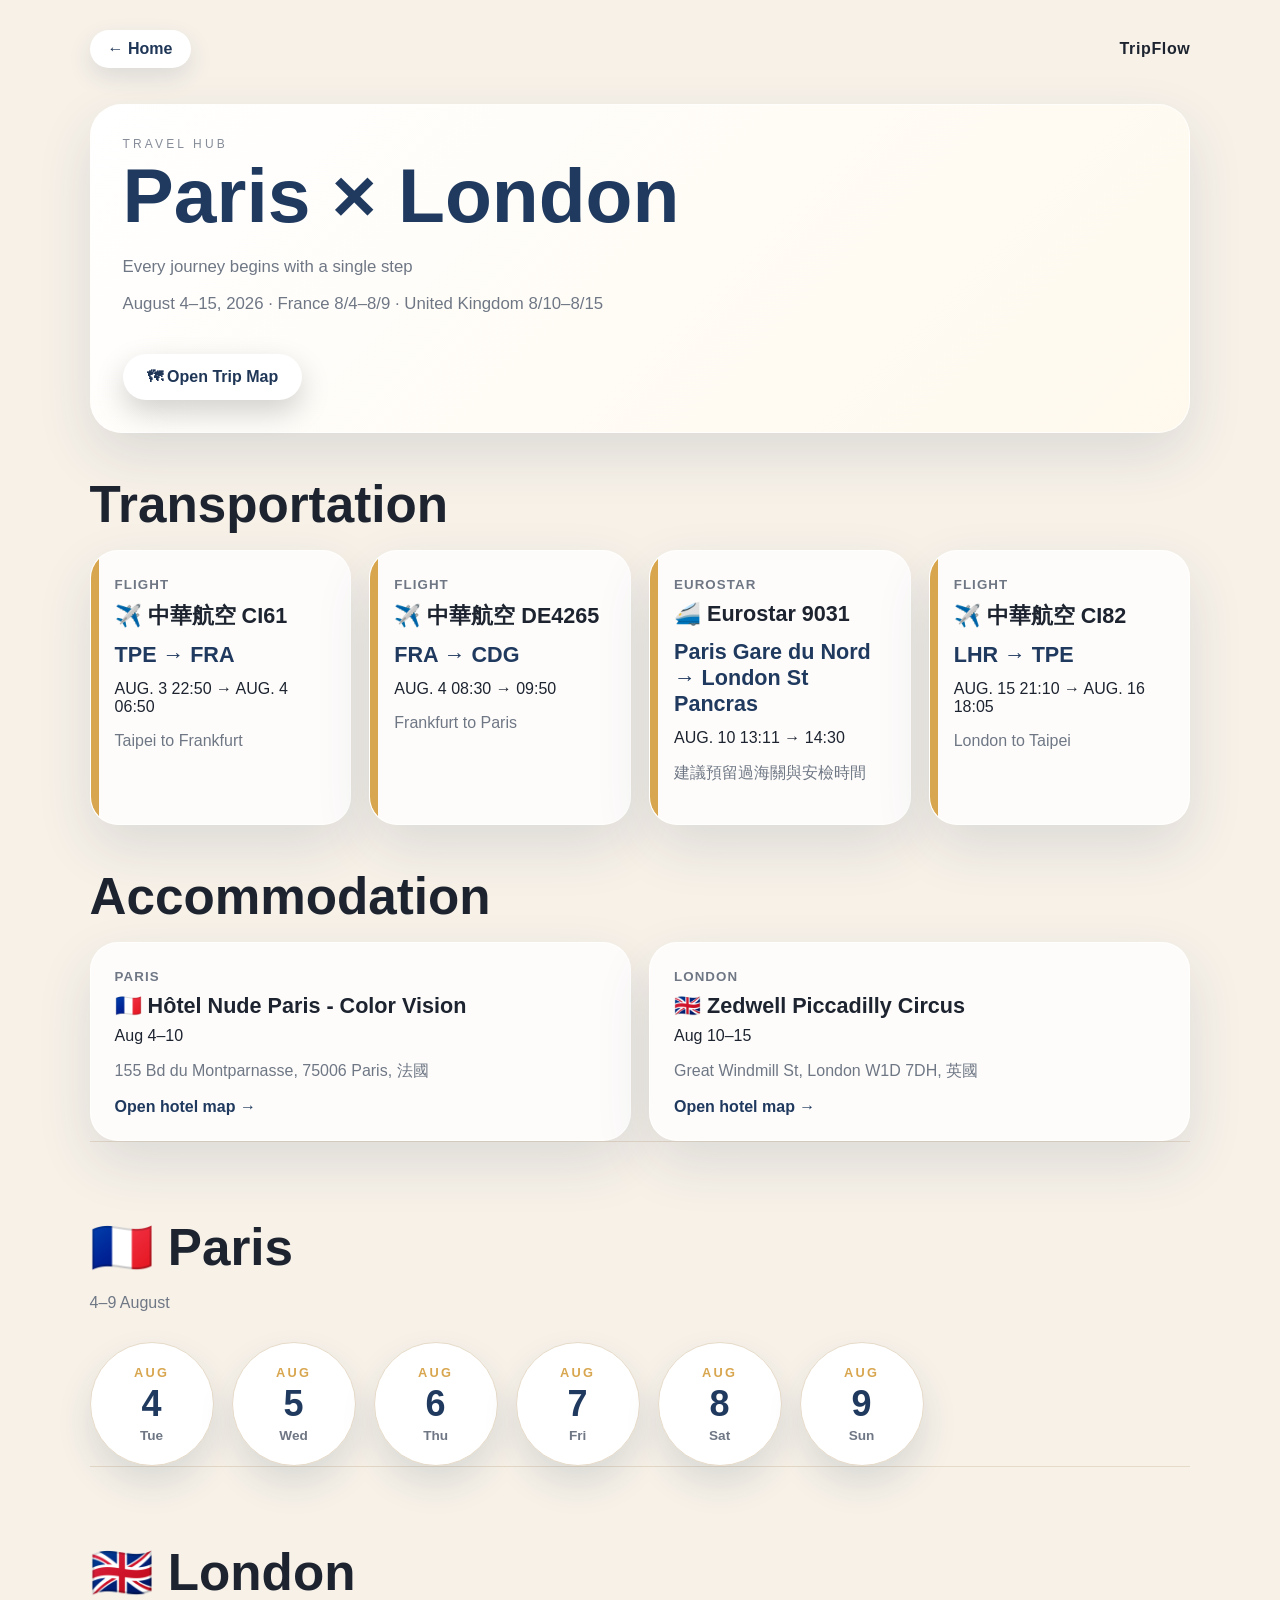
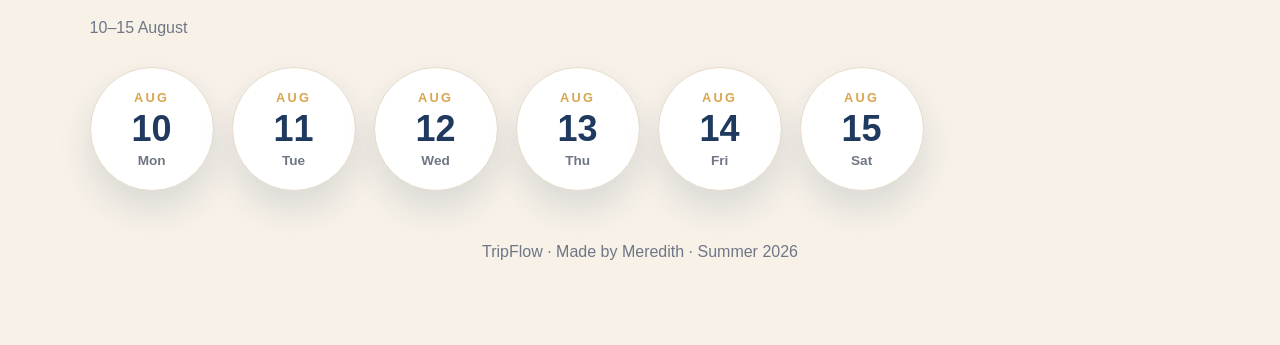
==== trip.html @ 70bdc4f3 "Add files via upload" ====
<!doctype html>
<html lang="zh-Hant">
<head>
  <meta charset="utf-8">
  <meta name="viewport" content="width=device-width, initial-scale=1">
  <title>TripFlow · Itinerary</title>
  <link rel="stylesheet" href="css/style.css">
</head>
<body>
<main class="app">
  <nav>
    <a class="top-btn" href="index.html">← Home</a>
    <div class="brand">TripFlow</div>
  </nav>

  <section class="hub">
    <div class="eyebrow" style="color:#6f7785">Travel Hub</div>
    <h1>Paris × London</h1>
    <p>Every journey begins with a single step</p>
    <p>August 4–15, 2026 · France 8/4–8/9 · United Kingdom 8/10–8/15</p>
    <a class="map-link" href="https://maps.app.goo.gl/RQYxquv4oTWouJ6Q9" target="_blank">🗺 Open Trip Map</a>
  </section>

  <section id="transportation">
    <h2 class="section-title">Transportation</h2>
    <div class="grid">
      
  <div class="card transport-card">
    <small>Flight</small>
    <strong>✈️ 中華航空 CI61</strong>
    <div class="route">TPE → FRA</div>
    <div>AUG. 3 22:50 → AUG. 4 06:50</div>
    <p class="card-note">Taipei to Frankfurt</p>
  </div>

  <div class="card transport-card">
    <small>Flight</small>
    <strong>✈️ 中華航空 DE4265</strong>
    <div class="route">FRA → CDG</div>
    <div>AUG. 4 08:30 → 09:50</div>
    <p class="card-note">Frankfurt to Paris</p>
  </div>

  <div class="card transport-card">
    <small>Eurostar</small>
    <strong>🚄 Eurostar 9031</strong>
    <div class="route">Paris Gare du Nord → London St Pancras</div>
    <div>AUG. 10 13:11 → 14:30</div>
    <p class="card-note">建議預留過海關與安檢時間</p>
  </div>

  <div class="card transport-card">
    <small>Flight</small>
    <strong>✈️ 中華航空 CI82</strong>
    <div class="route">LHR → TPE</div>
    <div>AUG. 15 21:10 → AUG. 16 18:05</div>
    <p class="card-note">London to Taipei</p>
  </div>
    </div>
  </section>

  <section id="accommodation">
    <h2 class="section-title">Accommodation</h2>
    <div class="grid">
      
  <div class="card">
    <small>Paris</small>
    <strong>🇫🇷 Hôtel Nude Paris - Color Vision</strong>
    <div>Aug 4–10</div>
    <p class="card-note">155 Bd du Montparnasse, 75006 Paris, 法國</p>
    <div class="hotel-actions"><a href="https://www.google.com/maps/search/?api=1&query=H%C3%B4tel%20Nude%20Paris%20Color%20Vision%20155%20Bd%20du%20Montparnasse%2075006%20Paris" target="_blank">Open hotel map →</a></div>
  </div>

  <div class="card">
    <small>London</small>
    <strong>🇬🇧 Zedwell Piccadilly Circus</strong>
    <div>Aug 10–15</div>
    <p class="card-note">Great Windmill St, London W1D 7DH, 英國</p>
    <div class="hotel-actions"><a href="https://www.google.com/maps/search/?api=1&query=Zedwell%20Piccadilly%20Circus%20Great%20Windmill%20St%20London" target="_blank">Open hotel map →</a></div>
  </div>
    </div>
  </section>

  <section id="paris">
    <div class="country-head">
      <div>
        <h2 class="section-title">🇫🇷 Paris</h2>
        <p>4–9 August</p>
      </div>
    </div>
    <div class="days">
      
    <a class="date-badge" href="days/paris-08-04.html">
      <span class="month">AUG</span>
      <span class="date">4</span>
      <span class="weekday">Tue</span>
    </a>
    <a class="date-badge" href="days/paris-08-05.html">
      <span class="month">AUG</span>
      <span class="date">5</span>
      <span class="weekday">Wed</span>
    </a>
    <a class="date-badge" href="days/paris-08-06.html">
      <span class="month">AUG</span>
      <span class="date">6</span>
      <span class="weekday">Thu</span>
    </a>
    <a class="date-badge" href="days/paris-08-07.html">
      <span class="month">AUG</span>
      <span class="date">7</span>
      <span class="weekday">Fri</span>
    </a>
    <a class="date-badge" href="days/paris-08-08.html">
      <span class="month">AUG</span>
      <span class="date">8</span>
      <span class="weekday">Sat</span>
    </a>
    <a class="date-badge" href="days/paris-08-09.html">
      <span class="month">AUG</span>
      <span class="date">9</span>
      <span class="weekday">Sun</span>
    </a>
    </div>
  </section>

  <section id="london">
    <div class="country-head">
      <div>
        <h2 class="section-title">🇬🇧 London</h2>
        <p>10–15 August</p>
      </div>
    </div>
    <div class="days">
      
    <a class="date-badge" href="days/london-08-10.html">
      <span class="month">AUG</span>
      <span class="date">10</span>
      <span class="weekday">Mon</span>
    </a>
    <a class="date-badge" href="days/london-08-11.html">
      <span class="month">AUG</span>
      <span class="date">11</span>
      <span class="weekday">Tue</span>
    </a>
    <a class="date-badge" href="days/london-08-12.html">
      <span class="month">AUG</span>
      <span class="date">12</span>
      <span class="weekday">Wed</span>
    </a>
    <a class="date-badge" href="days/london-08-13.html">
      <span class="month">AUG</span>
      <span class="date">13</span>
      <span class="weekday">Thu</span>
    </a>
    <a class="date-badge" href="days/london-08-14.html">
      <span class="month">AUG</span>
      <span class="date">14</span>
      <span class="weekday">Fri</span>
    </a>
    <a class="date-badge" href="days/london-08-15.html">
      <span class="month">AUG</span>
      <span class="date">15</span>
      <span class="weekday">Sat</span>
    </a>
    </div>
  </section>



  <footer class="footer">
    TripFlow · Made by Meredith · Summer 2026
  </footer>
</main>
</body>
</html>
---- css/style.css ----
:root{
  --bg:#f7f1e8;
  --ink:#1d2430;
  --muted:#6f7785;
  --card:#ffffffcc;
  --white:#ffffff;
  --blue:#203a5f;
  --blue2:#385d86;
  --gold:#d8a64f;
  --line:#e6dac8;
  --shadow:0 22px 55px rgba(32,58,95,.12);
}
*{box-sizing:border-box}
html{scroll-behavior:smooth}
body{
  margin:0;
  font-family:-apple-system,BlinkMacSystemFont,"Segoe UI",Arial,"Noto Sans TC",sans-serif;
  background:var(--bg);
  color:var(--ink);
}
a{text-decoration:none;color:inherit}
.hero{
  min-height:100vh;
  display:flex;
  align-items:center;
  justify-content:center;
  text-align:center;
  padding:32px;
  background:
    radial-gradient(circle at 18% 18%, rgba(216,166,79,.36), transparent 30%),
    radial-gradient(circle at 82% 82%, rgba(255,255,255,.16), transparent 28%),
    linear-gradient(135deg,#17253b,#466b91 58%,#e9c98b);
  color:white;
}
.hero-inner{max-width:820px;animation:fadeUp .9s ease both}
.eyebrow{letter-spacing:.26em;text-transform:uppercase;font-size:.75rem;opacity:.84}
.hero h1{font-size:clamp(3.6rem,11vw,8rem);margin:16px 0 0;line-height:.86}
.hero h2{font-size:clamp(1.35rem,4vw,2.7rem);margin:18px 0 10px;font-weight:500}
.subtitle{opacity:.9;font-size:1.05rem}
.enter,.back,.map-link{
  border:0;
  border-radius:999px;
  padding:14px 24px;
  background:white;
  color:#1f3657;
  font-weight:800;
  text-decoration:none;
  display:inline-block;
  margin-top:24px;
  box-shadow:0 12px 30px rgba(0,0,0,.18);
  transition:.25s;
}
.enter:hover,.back:hover,.map-link:hover{transform:translateY(-2px)}
.app{min-height:100vh;padding:30px 7vw 64px;animation:fadeUp .55s ease both}
nav{display:flex;justify-content:space-between;align-items:center;margin-bottom:36px;gap:16px}
.brand{font-weight:900;letter-spacing:.04em}
.nav-link{color:var(--muted);font-size:.95rem}
.section-title{font-size:clamp(1.9rem,4vw,3.4rem);margin:42px 0 16px}
.hub{
  background:linear-gradient(135deg,#fff,#fff9ed);
  border-radius:32px;
  padding:32px;
  box-shadow:var(--shadow);
  border:1px solid rgba(255,255,255,.78);
}
.hub h1{font-size:clamp(2.4rem,6vw,5.2rem);margin:0;color:var(--blue)}
.hub p{color:var(--muted);font-size:1.05rem}
.country-head{
  display:flex;
  align-items:end;
  justify-content:space-between;
  gap:20px;
  border-top:1px solid var(--line);
  padding-top:34px;
}
.country-head p{color:var(--muted);margin:0 0 8px}
.days{display:flex;flex-wrap:wrap;gap:18px;margin-top:22px}
.date-badge{
  width:124px;
  height:124px;
  border-radius:50%;
  background:#fff;
  color:var(--blue);
  display:flex;
  flex-direction:column;
  align-items:center;
  justify-content:center;
  text-decoration:none;
  font-weight:900;
  box-shadow:0 18px 35px rgba(32,58,95,.13);
  border:1px solid var(--line);
  transition:.25s;
  text-align:center;
}
.date-badge .month{font-size:.8rem;letter-spacing:.18em;color:var(--gold)}
.date-badge .date{font-size:2.25rem;line-height:1;margin:6px 0}
.date-badge .weekday{font-size:.85rem;color:var(--muted)}
.date-badge:hover{transform:translateY(-6px) scale(1.03);background:var(--blue);color:white}
.date-badge:hover .weekday,.date-badge:hover .month{color:#dce8f6}
.grid{display:grid;grid-template-columns:repeat(auto-fit,minmax(250px,1fr));gap:18px}
.card{
  background:var(--card);
  backdrop-filter:blur(12px);
  border:1px solid rgba(255,255,255,.78);
  border-radius:28px;
  padding:24px;
  box-shadow:var(--shadow);
}
.card small{color:var(--muted);font-weight:800;text-transform:uppercase;letter-spacing:.08em}
.card strong{font-size:1.35rem;display:block;margin:8px 0}
.transport-card{position:relative;overflow:hidden}
.transport-card:before{content:"";position:absolute;left:0;top:0;bottom:0;width:8px;background:var(--gold)}
.route{font-size:1.35rem;font-weight:900;color:var(--blue);margin:12px 0}
.card-note{color:var(--muted)}
.hotel-actions{margin-top:12px}
.hotel-actions a{color:var(--blue);font-weight:800}
.day-page{
  min-height:100vh;
  padding:32px 7vw 70px;
  background:linear-gradient(180deg,#fff8ed,var(--bg));
}
.day-nav{max-width:980px;margin:0 auto}
.banner{
  max-width:980px;
  min-height:270px;
  margin:24px auto 34px;
  border-radius:34px;
  padding:32px;
  display:flex;
  align-items:end;
  color:white;
  background:
    linear-gradient(rgba(22,36,58,.20),rgba(22,36,58,.55)),
    radial-gradient(circle at 20% 20%, rgba(216,166,79,.72), transparent 30%),
    linear-gradient(135deg,var(--blue),#6f95bc);
  box-shadow:var(--shadow);
}
.banner.london{background:
  linear-gradient(rgba(22,36,58,.25),rgba(22,36,58,.62)),
  radial-gradient(circle at 80% 24%, rgba(216,166,79,.60), transparent 32%),
  linear-gradient(135deg,#14213d,#566a89);}
.banner h1{font-size:clamp(2.8rem,7vw,5.6rem);margin:6px 0 0;line-height:.9}
.banner p{font-size:1.05rem;opacity:.9}
.timeline{
  max-width:860px;
  margin:0 auto;
  background:rgba(255,255,255,.58);
  border:1px solid rgba(255,255,255,.72);
  border-radius:30px;
  padding:18px 26px;
  box-shadow:0 16px 45px rgba(32,58,95,.08);
}
.event{
  display:grid;
  grid-template-columns:88px 42px 1fr;
  gap:16px;
  padding:22px 0;
  border-bottom:1px solid var(--line);
}
.event:last-child{border-bottom:0}
.time{font-weight:900;color:var(--blue)}
.dot{
  width:38px;height:38px;border-radius:50%;
  display:flex;align-items:center;justify-content:center;
  background:#fff;
  box-shadow:0 8px 22px rgba(32,58,95,.10);
}
.event h3{margin:0;font-size:1.15rem}
.meta{margin-top:8px;color:var(--muted);line-height:1.55}
.tag{
  display:inline-block;
  margin-top:10px;
  padding:6px 10px;
  border-radius:999px;
  background:#fff4dc;
  color:#8a6120;
  font-weight:800;
  font-size:.8rem;
}
.footer{text-align:center;color:var(--muted);padding:52px 0 20px}
@keyframes fadeUp{from{opacity:0;transform:translateY(18px)}to{opacity:1;transform:translateY(0)}}
@media(max-width:760px){
  .app,.day-page{padding-left:22px;padding-right:22px}
  nav,.country-head{display:block}
  .date-badge{width:98px;height:98px}
  .date-badge .date{font-size:1.75rem}
  .event{grid-template-columns:1fr;gap:6px}
  .dot{margin-top:4px}
  .banner{min-height:220px}
}


.top-btn{
  border:0;
  border-radius:999px;
  padding:10px 18px;
  background:#ffffff;
  color:#1f3657;
  font-weight:800;
  text-decoration:none;
  display:inline-block;
  box-shadow:0 10px 24px rgba(32,58,95,.12);
  transition:.25s;
}
.top-btn:hover{
  transform:translateY(-2px);
  background:var(--blue);
  color:#fff;
}
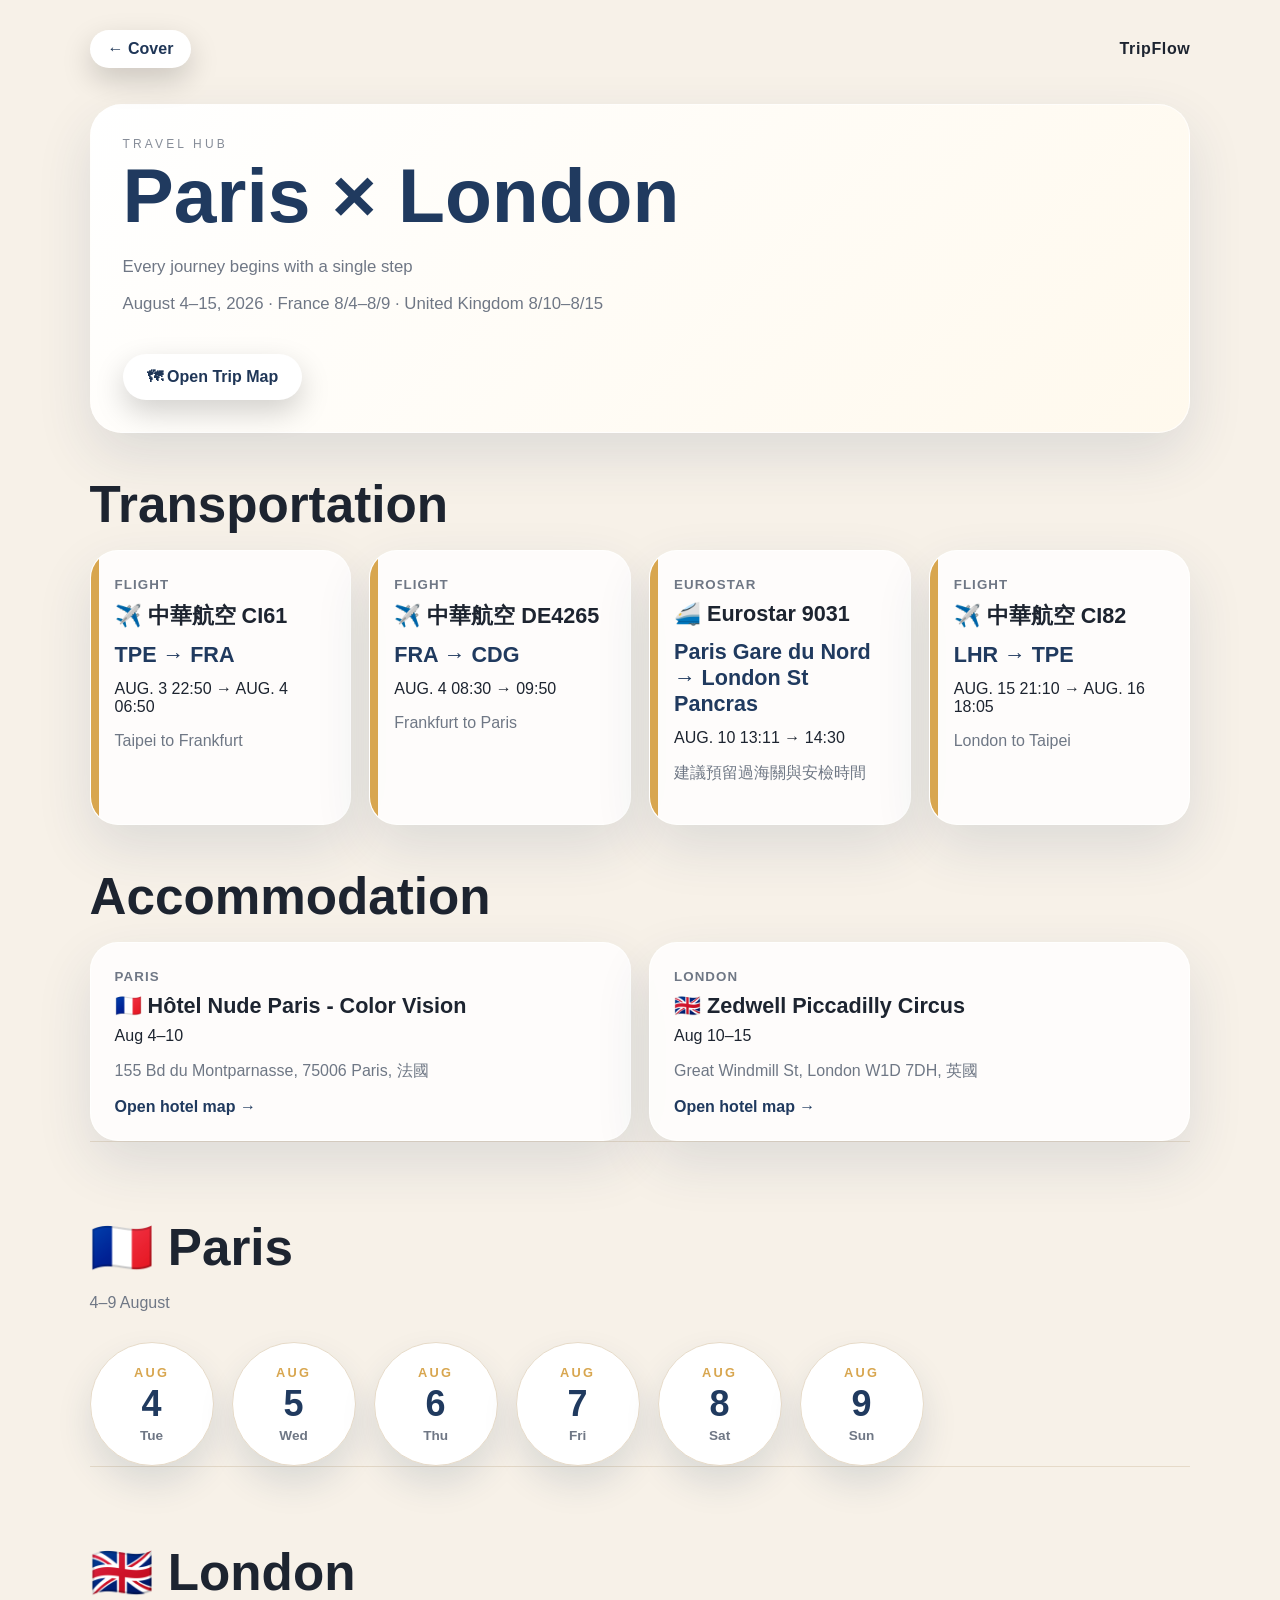
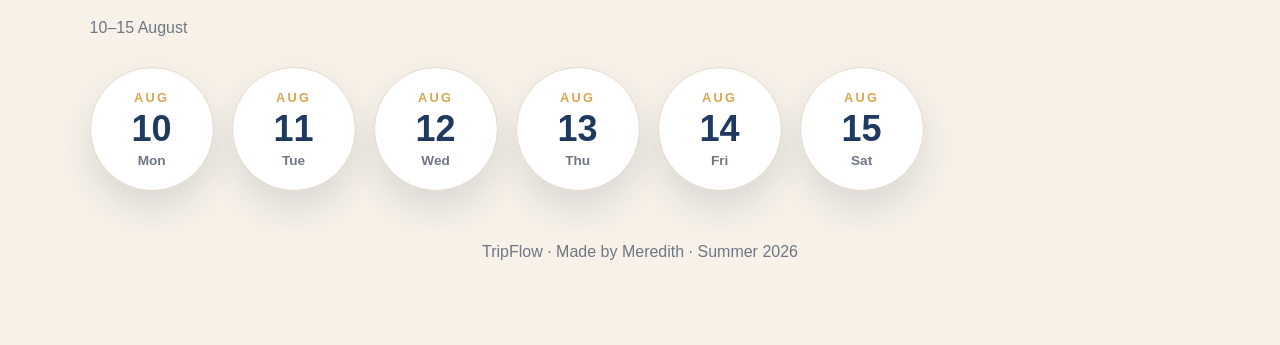
==== commit cddfee72: "Add files via upload" ====
--- a/trip.html
+++ b/trip.html
@@ -9,7 +9,7 @@
 <body>
 <main class="app">
   <nav>
-    <a class="top-btn" href="index.html">← Home</a>
+    <a class="back" href="index.html" style="margin-top:0;padding:10px 18px;">← Cover</a>
     <div class="brand">TripFlow</div>
   </nav>
 
--- a/css/style.css
+++ b/css/style.css
@@ -208,3 +208,122 @@
   background:var(--blue);
   color:#fff;
 }
+
+
+.vault-nav{
+  border-radius:999px;
+  padding:10px 18px;
+  background:#ffffff;
+  color:#1f3657;
+  font-weight:800;
+  text-decoration:none;
+  box-shadow:0 10px 24px rgba(32,58,95,.12);
+  transition:.25s;
+}
+.vault-nav:hover{
+  transform:translateY(-2px);
+  background:var(--blue);
+  color:#fff;
+}
+.vault-page{
+  max-width:1100px;
+  margin:0 auto;
+}
+.vault-card{
+  background:linear-gradient(135deg,#fff,#fff9ed);
+  border-radius:34px;
+  padding:34px;
+  box-shadow:var(--shadow);
+  border:1px solid rgba(255,255,255,.78);
+}
+.vault-card h1{
+  font-size:clamp(2.8rem,7vw,5.8rem);
+  margin:12px 0 8px;
+  color:var(--blue);
+  line-height:.92;
+}
+.password-box{
+  display:flex;
+  gap:12px;
+  flex-wrap:wrap;
+  margin-top:24px;
+}
+.password-box input{
+  flex:1;
+  min-width:220px;
+  padding:14px 18px;
+  border-radius:999px;
+  border:1px solid var(--line);
+  font-size:1rem;
+  outline:none;
+}
+.password-box button,
+.vault-lock{
+  border:0;
+  border-radius:999px;
+  padding:14px 22px;
+  background:var(--blue);
+  color:white;
+  font-weight:800;
+  cursor:pointer;
+  box-shadow:0 10px 24px rgba(32,58,95,.16);
+}
+.error-message{
+  color:#b42318;
+  font-weight:800;
+}
+.hidden{
+  display:none;
+}
+.vault-lock{
+  margin-top:24px;
+}
+
+
+/* TripFlow v2.0 Journey Gate */
+.gate{
+  position:fixed;
+  inset:0;
+  z-index:99;
+  display:flex;
+  align-items:center;
+  justify-content:center;
+  padding:24px;
+  background:rgba(18,28,44,.48);
+  backdrop-filter:blur(14px);
+}
+.gate-card{
+  position:relative;
+  width:min(520px,100%);
+  background:linear-gradient(135deg,#ffffff,#fff9ed);
+  color:var(--ink);
+  border-radius:34px;
+  padding:34px;
+  box-shadow:0 30px 80px rgba(0,0,0,.28);
+  border:1px solid rgba(255,255,255,.78);
+  animation:fadeUp .35s ease both;
+  text-align:left;
+}
+.gate-card h2{
+  font-size:clamp(2.2rem,6vw,4rem);
+  margin:12px 0 8px;
+  color:var(--blue);
+  line-height:.95;
+}
+.gate-close{
+  position:absolute;
+  top:18px;
+  right:18px;
+  width:38px;
+  height:38px;
+  border-radius:50%;
+  border:0;
+  background:#fff;
+  color:var(--blue);
+  font-size:1.4rem;
+  cursor:pointer;
+  box-shadow:0 8px 20px rgba(32,58,95,.12);
+}
+.hidden{
+  display:none !important;
+}
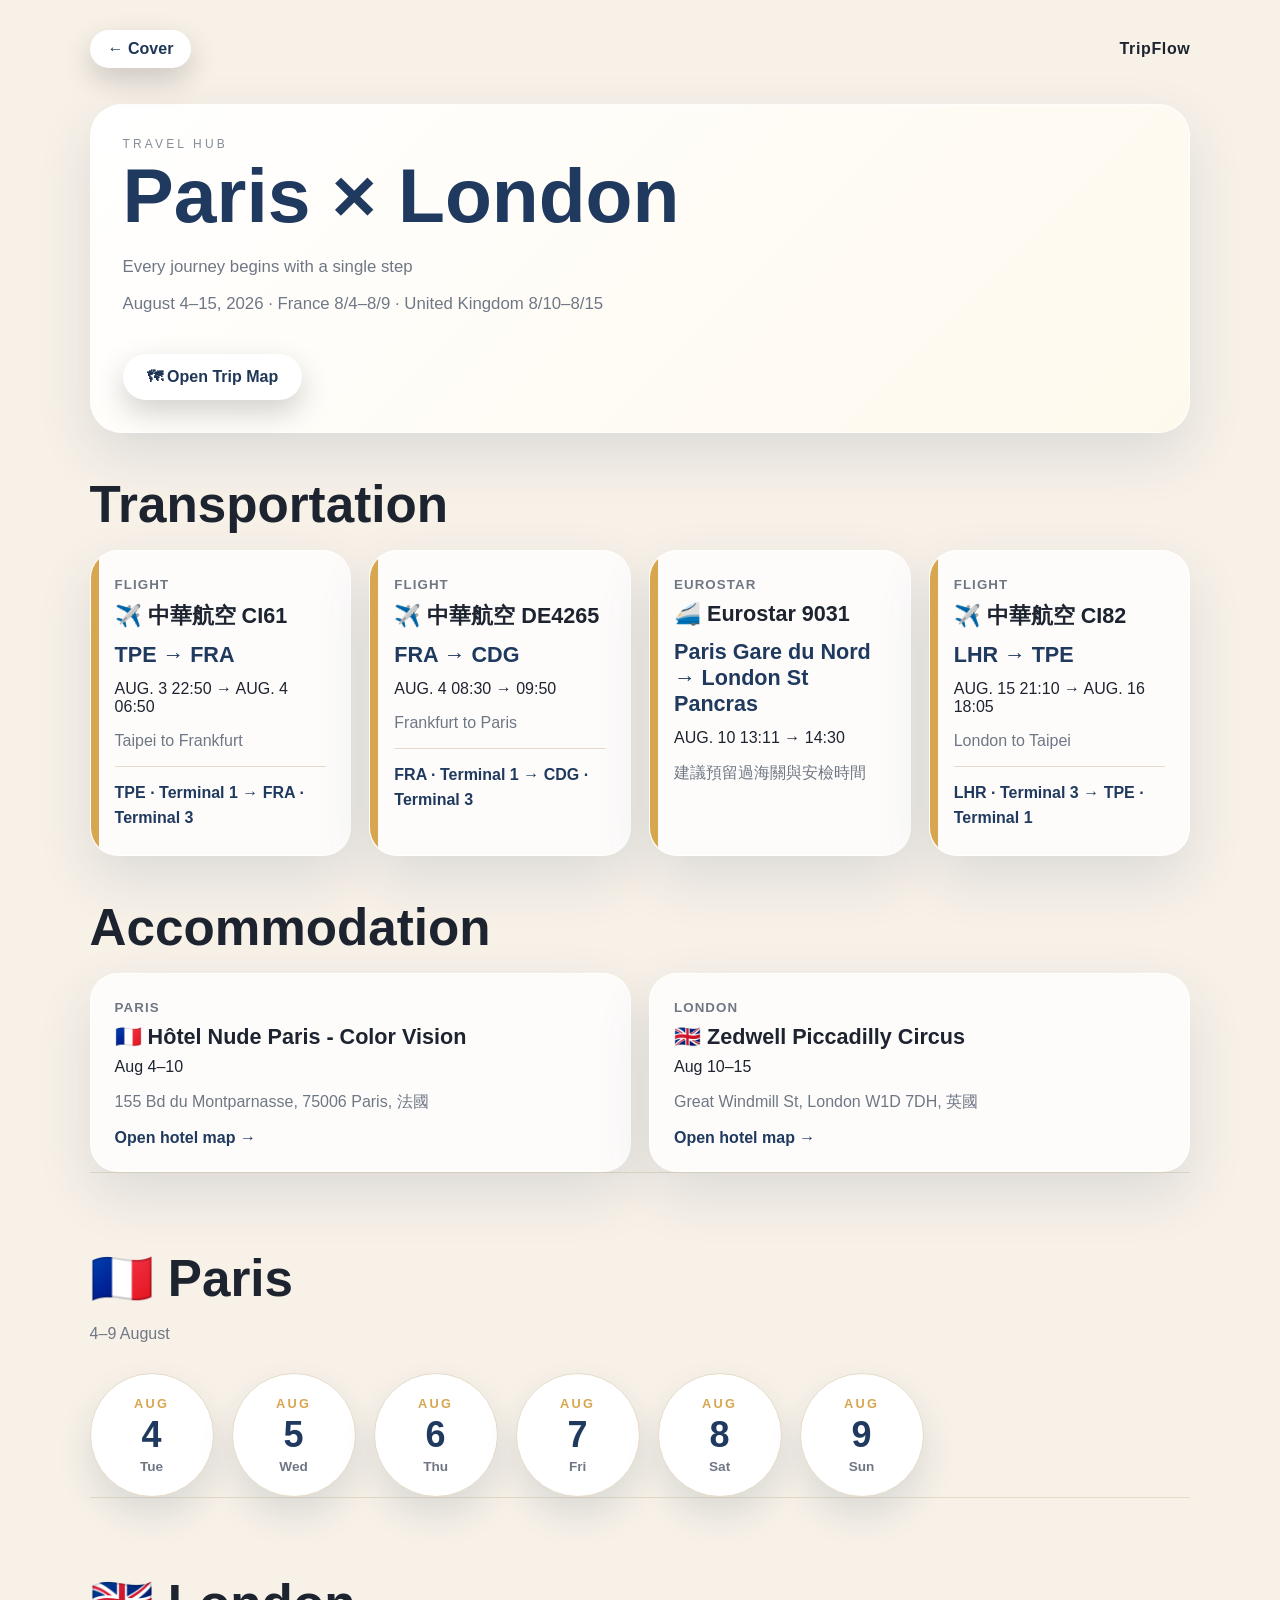
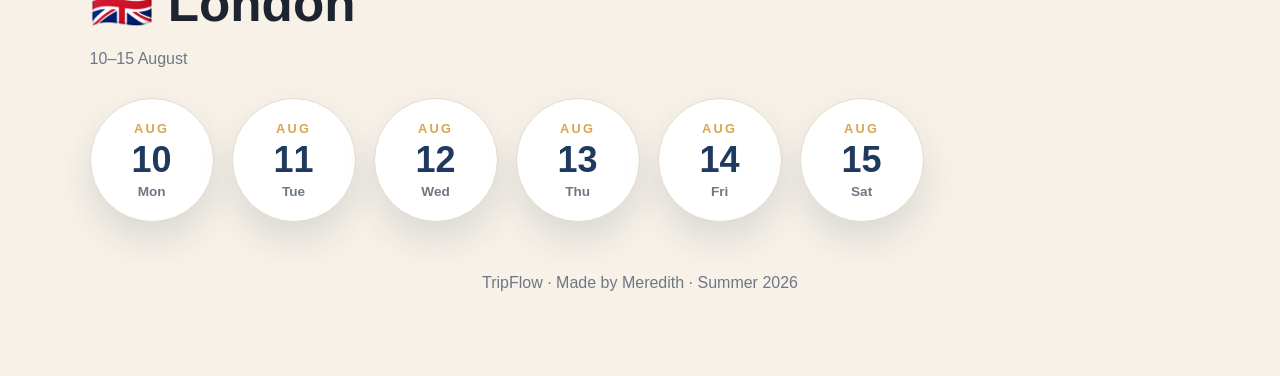
==== commit a477f124: "Add files via upload" ====
--- a/trip.html
+++ b/trip.html
@@ -30,7 +30,7 @@
     <strong>✈️ 中華航空 CI61</strong>
     <div class="route">TPE → FRA</div>
     <div>AUG. 3 22:50 → AUG. 4 06:50</div>
-    <p class="card-note">Taipei to Frankfurt</p>
+    <p class="card-note">Taipei to Frankfurt</p><p class="terminal-info">TPE · Terminal 1 → FRA · Terminal 3</p>
   </div>
 
   <div class="card transport-card">
@@ -38,7 +38,7 @@
     <strong>✈️ 中華航空 DE4265</strong>
     <div class="route">FRA → CDG</div>
     <div>AUG. 4 08:30 → 09:50</div>
-    <p class="card-note">Frankfurt to Paris</p>
+    <p class="card-note">Frankfurt to Paris</p><p class="terminal-info">FRA · Terminal 1 → CDG · Terminal 3</p>
   </div>
 
   <div class="card transport-card">
@@ -54,7 +54,7 @@
     <strong>✈️ 中華航空 CI82</strong>
     <div class="route">LHR → TPE</div>
     <div>AUG. 15 21:10 → AUG. 16 18:05</div>
-    <p class="card-note">London to Taipei</p>
+    <p class="card-note">London to Taipei</p><p class="terminal-info">LHR · Terminal 3 → TPE · Terminal 1</p>
   </div>
     </div>
   </section>
--- a/css/style.css
+++ b/css/style.css
@@ -327,3 +327,5 @@
 .hidden{
   display:none !important;
 }
+
+.terminal-info{margin:14px 0 0;padding-top:14px;border-top:1px solid var(--line);color:var(--blue);font-weight:800;line-height:1.55}
